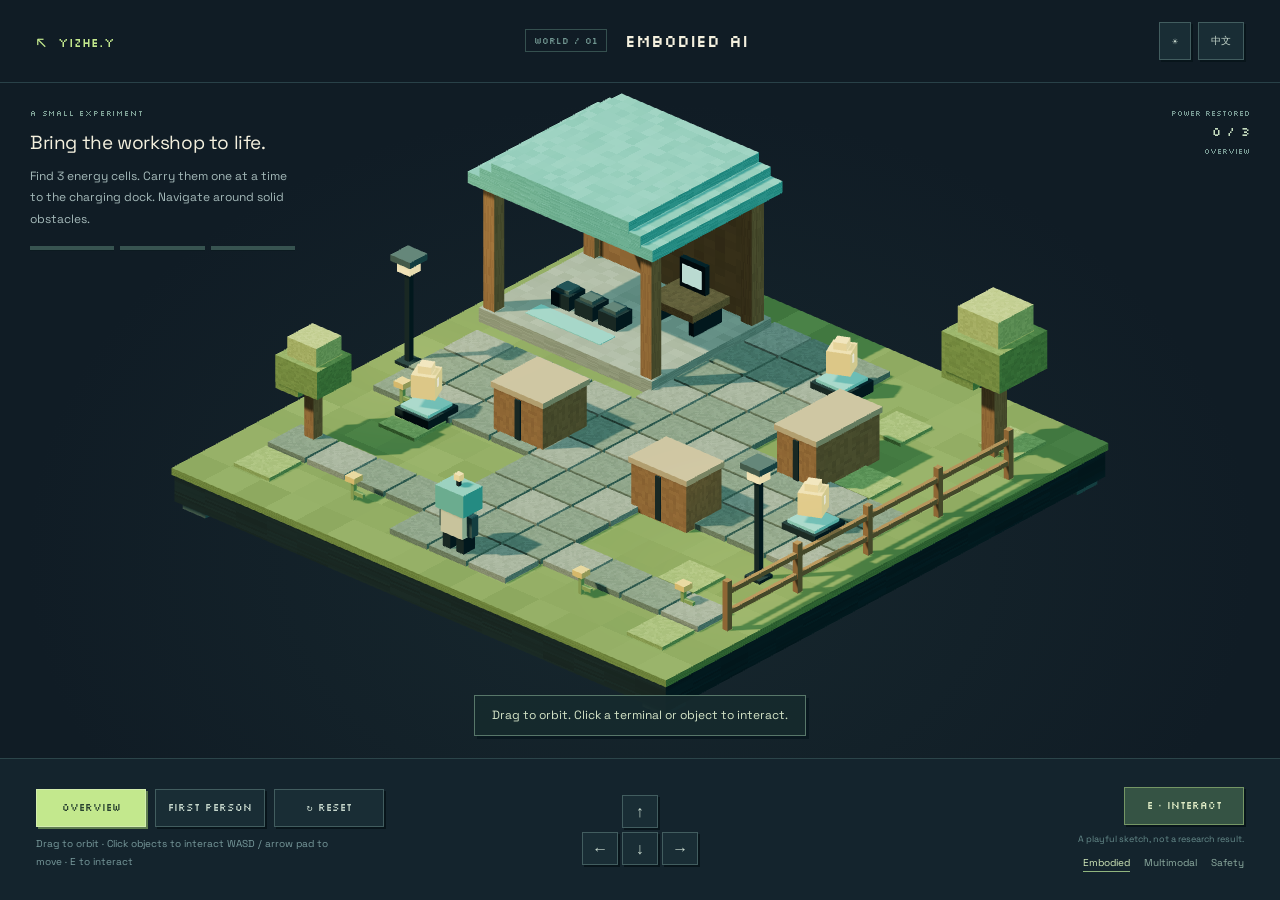
==== explore.html @ 7243399a "Add explore.html for three explorable voxel research worlds" ====
<!doctype html>
<html lang="en"><head><meta charset="utf-8"><meta name="viewport" content="width=device-width, initial-scale=1"><meta name="theme-color" content="#101c25"><meta name="description" content="Three small interactive voxel worlds: embodied AI, multimodal models, and AI safety. A playful exploration by Yizhe Yang."><title>Explore an idea · Yizhe Yang</title><link rel="stylesheet" href="idea-worlds.css"><link rel="icon" href="data:image/svg+xml,%3Csvg xmlns='http://www.w3.org/2000/svg' viewBox='0 0 40 40'%3E%3Cpath fill='%23c3e88d' d='m20 3 17 8-17 9L3 11Z'/%3E%3Cpath fill='%23779959' d='m3 11 17 9v17L3 28Z'/%3E%3Cpath fill='%23516843' d='m20 20 17-9v17l-17 9Z'/%3E%3C/svg%3E"></head>
<body class="explore-page">
<header class="explore-header"><a class="explore-brand" id="explore-home" href="index.html#interests"><span aria-hidden="true">↖</span>YIZHE.Y</a><div class="explore-heading"><span class="world-id" id="explore-world-id">WORLD 01</span><h1 id="explore-title">Embodied AI</h1></div><div class="explore-nav"><button class="explore-button" id="explore-theme" type="button" aria-label="Switch to daylight">☀</button><button class="explore-button" id="explore-language" type="button" aria-label="Switch to Chinese">中文</button></div></header>
<main class="explore-stage" id="explore-stage"><canvas class="explore-canvas" id="idea-explore" tabindex="0" aria-label="Interactive voxel world. Use the controls below to explore." role="application"></canvas><div class="explore-mission"><div class="explore-kicker" id="explore-kicker">A SMALL EXPERIMENT</div><h2 id="explore-mission-title"></h2><p id="explore-mission-text"></p><div class="explore-progress" id="explore-progress" aria-hidden="true"></div></div><div class="explore-stats"><span id="explore-stat-label"></span><br><strong id="explore-stat-value"></strong><br><span id="explore-view-label"></span></div><div class="explore-crosshair" aria-hidden="true"></div><div class="explore-message" id="explore-message" role="status" aria-live="polite"></div><div class="explore-failure" id="explore-failure">This world could not be loaded. Your profile is still available from the link above.</div></main>
<footer class="explore-toolbar"><div class="explore-controls-container"><div class="explore-controls"><button class="explore-button is-active" id="view-overview" type="button" aria-pressed="true">Overview</button><button class="explore-button" id="view-person" type="button" aria-pressed="false">First person</button><button class="explore-button" id="explore-reset" type="button">↻ Reset</button></div><p class="explore-help" id="explore-help"></p></div><div class="explore-movement" role="group" aria-label="Movement controls"><button class="explore-button" data-move="forward" type="button" aria-label="Move forward">↑</button><button class="explore-button" data-move="left" type="button" aria-label="Move left">←</button><button class="explore-button" data-move="back" type="button" aria-label="Move backward">↓</button><button class="explore-button" data-move="right" type="button" aria-label="Move right">→</button></div><div class="explore-action-area"><div class="explore-actions" id="explore-actions"></div><p class="explore-note" id="explore-note">A playful sketch, not a research result.</p><nav class="explore-links" aria-label="Other worlds"><a href="explore.html?world=embodied" data-world-link="embodied">Embodied</a><a href="explore.html?world=multimodal" data-world-link="multimodal">Multimodal</a><a href="explore.html?world=safety" data-world-link="safety">Safety</a></nav></div></footer>
<script src="vendor/three.min.js"></script><script src="idea-worlds.js"></script></body></html>
---- idea-worlds.css ----
/* Three hand-built voxel exhibits. No external assets or network dependencies. */
.interest{display:flex;flex-direction:column;overflow:hidden}.interest:hover{transform:none}.interest-top{margin-bottom:17px}.idea-preview{position:relative;display:block;order:-1;height:242px;margin:-28px -27px 23px;overflow:hidden;background:radial-gradient(ellipse at 50% 58%,#34514b55,transparent 70%);border-bottom:1px solid #304b4e}.idea-preview canvas{width:100%;height:100%;display:block;image-rendering:auto;transition:transform .35s}.idea-preview:hover canvas,.idea-preview:focus-visible canvas{transform:scale(1.045)}.idea-preview:focus-visible{outline-offset:-4px}.idea-preview-label{position:absolute;left:17px;top:14px;font:8px/1.5 var(--pixel);letter-spacing:.04em;color:#7b9f9d}.idea-preview-link{position:absolute;left:17px;right:17px;bottom:14px;display:flex;align-items:center;justify-content:space-between;color:#d3eab2;font:9px/1.6 var(--pixel);text-shadow:1px 2px #10201d}.idea-preview-link b{display:grid;place-items:center;border:1px solid #6a8b72;width:27px;height:27px;font:16px var(--sans);background:#172d2bbf}.idea-model-note{margin-top:19px!important;color:#7e9f98!important;font:9px/1.8 var(--sans)!important;border-top:1px solid #30464c;padding-top:12px}.background article{position:relative}.static-voxel{display:block;width:100%;height:245px;pointer-events:none;margin:-8px 0 10px;background:radial-gradient(ellipse at 50% 65%,#30544d33,transparent 65%)}.static-model-caption{color:#76938b;font-size:10px;margin:-4px 0 19px;letter-spacing:.04em}.day .idea-preview{background:radial-gradient(ellipse,#87b29a44,transparent 70%);border-color:#acc5b3}.day .idea-preview-label{color:#57776a}.day .idea-preview-link{color:#345d40;text-shadow:none}.day .idea-preview-link b{background:#e3eed9;border-color:#79996d}.day .idea-model-note{color:#597568!important;border-color:#b5ccbc}.day .static-model-caption{color:#597568}
@media(max-width:1100px){.idea-preview{margin:-24px -20px 20px;height:220px}}
@media(max-width:760px){.interest{display:flex;padding:23px 22px}.interest-top{flex-direction:row;justify-content:space-between;margin-bottom:14px}.interest-index{order:0}.idea-preview{margin:-23px -22px 21px;height:270px}.static-voxel{height:250px}}
@media(prefers-reduced-motion:reduce){.idea-preview canvas{transition:none}.idea-preview:hover canvas{transform:none}}

/* Standalone worlds */
@font-face{font-family:Silkscreen;src:url('fonts/silkscreen.ttf') format('truetype');font-display:swap}@font-face{font-family:Space;src:url('fonts/space-grotesk.ttf') format('truetype');font-display:swap}
.explore-page{--bg:#101c25;--ink:#f4f0de;--muted:#9fb5b7;--lime:#c3e88d;--pixel:Silkscreen,'Courier New',monospace;--sans:Space,Arial,'PingFang SC','Microsoft YaHei',sans-serif;margin:0;color:var(--ink);background:var(--bg);font:14px/1.6 var(--sans);height:100dvh;min-height:680px;display:flex;flex-direction:column;overflow:hidden}.explore-page *{box-sizing:border-box}.explore-page button,.explore-page a{touch-action:manipulation;-webkit-tap-highlight-color:transparent}.explore-page button{font:inherit;cursor:pointer}.explore-page button:disabled{cursor:default;opacity:.45}.explore-page a{color:inherit;text-decoration:none}.explore-page button:focus-visible,.explore-page a:focus-visible,.explore-page canvas:focus-visible{outline:2px solid var(--lime);outline-offset:4px}.explore-header{height:83px;flex-shrink:0;display:flex;align-items:center;justify-content:space-between;gap:24px;border-bottom:1px solid #294148;padding:0 36px}.explore-brand{font:12px var(--pixel);color:var(--lime)!important;white-space:nowrap}.explore-brand span{font:17px var(--sans);margin-right:12px}.explore-heading{display:flex;align-items:center;gap:18px}.explore-heading .world-id{font:9px var(--pixel);color:#709691;border:1px solid #35504f;padding:5px 8px}.explore-heading h1{font:17px/1.4 var(--pixel);font-weight:400;margin:0}.explore-nav{display:flex;gap:7px}.explore-button{min-height:38px;padding:8px 12px;border:1px solid #425d5f;background:#192d35;color:#c5d6cb;font:10px var(--pixel)!important;box-shadow:2px 2px 0 #08151b}.explore-button:hover:not(:disabled){background:#2a4346;border-color:#92ad87}.explore-button.is-active{background:#c3e88d;color:#284130;border-color:#d3edae;box-shadow:2px 2px #5f7e50}.explore-stage{position:relative;flex:1;min-height:350px;overflow:hidden;background:radial-gradient(ellipse at 50% 70%,#2a484744,transparent 68%)}.explore-canvas{display:block;width:100%;height:100%;touch-action:none;cursor:grab;outline-offset:-6px!important}.explore-canvas.is-first-person{cursor:crosshair}.explore-canvas.is-dragging{cursor:grabbing}.explore-mission{position:absolute;top:23px;left:30px;z-index:2;width:265px;pointer-events:none}.explore-kicker{color:#80a398;font:8px/1.8 var(--pixel);letter-spacing:.1em;margin-bottom:9px}.explore-mission h2{margin:0 0 8px;font:19px/1.5 var(--sans);font-weight:500;letter-spacing:-.02em}.explore-mission p{margin:0;color:#a4b9b9;font-size:12px;line-height:1.8}.explore-progress{display:flex;gap:6px;margin-top:15px}.explore-progress i{height:4px;flex:1;background:#375350;box-shadow:0 1px #0c1a20}.explore-progress i.done{background:#c3e88d;box-shadow:0 0 10px #a7e27e55}.explore-stats{position:absolute;right:30px;top:23px;text-align:right;color:#789a94;font:8px/1.9 var(--pixel);pointer-events:none}.explore-stats strong{color:#c6ddc0;font-size:12px;font-weight:400}.explore-crosshair{position:absolute;left:50%;top:50%;width:12px;height:12px;pointer-events:none;display:none;transform:translate(-50%,-50%);opacity:.8}.explore-crosshair:before,.explore-crosshair:after{content:'';position:absolute;background:#f0f8d5;box-shadow:0 0 2px #0b1b22}.explore-crosshair:before{width:12px;height:2px;top:5px;left:0}.explore-crosshair:after{width:2px;height:12px;top:0;left:5px}.first-person .explore-crosshair{display:block}.explore-message{position:absolute;bottom:22px;left:50%;transform:translateX(-50%);max-width:calc(100% - 48px);min-width:280px;color:#d5e5c8;background:#162a2ee8;border:1px solid #58776a;padding:10px 17px;font-size:12px;text-align:center;pointer-events:none;box-shadow:3px 3px 0 #091820}.explore-toolbar{flex-shrink:0;min-height:142px;border-top:1px solid #2c454a;background:#14242d;display:grid;grid-template-columns:1fr auto 1fr;align-items:center;gap:30px;padding:17px 36px}.explore-controls{display:flex;gap:9px;align-items:center;flex-wrap:wrap}.explore-controls .explore-button{min-width:110px}.explore-help{font-size:10px;line-height:1.8;color:#789a9c;margin:8px 0 0;max-width:310px}.explore-movement{display:grid;grid-template-columns:36px 36px 36px;grid-template-rows:33px 33px;gap:4px}.explore-movement button{padding:0;min-height:0;display:grid;place-items:center;touch-action:none;font-size:16px!important;user-select:none}.explore-movement button:first-child{grid-column:2}.explore-movement button:nth-child(2){grid-column:1;grid-row:2}.explore-movement button:nth-child(3){grid-column:2;grid-row:2}.explore-movement button:nth-child(4){grid-column:3;grid-row:2}.explore-action-area{justify-self:end;text-align:right}.explore-actions{display:flex;gap:9px;justify-content:flex-end;flex-wrap:wrap}.explore-actions .explore-button{min-width:120px}.explore-actions .action-primary{background:#355344;border-color:#759665;color:#dfebc5}.explore-note{font-size:9px;color:#668b8b;margin:7px 0 0}.explore-links{display:flex;justify-content:flex-end;gap:14px;margin-top:9px;font-size:10px;color:#8eada1}.explore-links a:hover{color:#d2e9bb}.explore-links a[aria-current=page]{color:#d2e9bb;border-bottom:1px solid #91b57e}.explore-failure{display:none;position:absolute;inset:40%;color:#d7e4c2;text-align:center}.explore-stage.failed .explore-failure{display:block}.explore-stage.failed .explore-canvas{display:none}.explore-page.day{--bg:#dce8de;--ink:#294239;--muted:#567369;--lime:#416735}.day .explore-header,.day .explore-toolbar{border-color:#aec4b6}.day .explore-toolbar{background:#cfdfd2}.day .explore-button{background:#dce9d9;color:#365944;border-color:#9eb799;box-shadow:2px 2px #b1c9b3}.day .explore-button.is-active{background:#406749;color:#eff3dc;border-color:#577c53}.day .explore-mission p{color:#54736a}.day .explore-stats,.day .explore-kicker,.day .explore-help,.day .explore-note{color:#597e6d}.day .explore-stats strong{color:#365d43}.day .explore-message{background:#e2eddbed;color:#36573f;border-color:#85a077;box-shadow:3px 3px #b6cbb6}.day .explore-actions .action-primary{background:#436849;color:#e7f2db}.day .explore-links{color:#5a795b}.day .explore-links a[aria-current=page]{color:#31593a}.day .explore-heading .world-id{color:#557b65;border-color:#a2bca9}
@media(min-width:1600px){.explore-header{height:90px}.explore-heading h1{font-size:20px}.explore-mission{width:290px;left:42px;top:33px}.explore-mission h2{font-size:23px}.explore-mission p{font-size:14px}.explore-toolbar{min-height:155px}}
@media(max-width:900px){.explore-header{padding:0 20px;gap:16px;height:75px}.explore-heading h1{font-size:13px}.explore-heading{gap:10px}.explore-heading .world-id{display:none}.explore-brand{font-size:10px}.explore-brand span{margin-right:6px}.explore-mission{width:215px;left:20px;top:18px}.explore-mission h2{font-size:17px}.explore-mission p{font-size:11px}.explore-stats{right:20px;top:19px}.explore-toolbar{padding:16px 20px;gap:18px;grid-template-columns:1fr auto 1fr}.explore-controls .explore-button{min-width:0;font-size:8px!important}.explore-actions .explore-button{min-width:0;font-size:8px!important}.explore-help{font-size:9px}.explore-links{gap:10px;font-size:9px}}
@media(max-width:600px){.explore-page{min-height:700px;height:100dvh}.explore-header{height:70px;padding:0 15px;gap:8px}.explore-brand{font-size:9px}.explore-brand span{font-size:14px}.explore-heading h1{font-family:var(--sans);font-size:13px;max-width:105px;line-height:1.35}.explore-nav{gap:5px}.explore-nav .explore-button{font-size:8px!important;min-height:33px;padding:6px 9px}.explore-stage{min-height:350px}.explore-mission{width:210px;left:17px;top:16px}.explore-kicker{font-size:7px;margin-bottom:4px}.explore-mission h2{font-size:16px;margin-bottom:3px}.explore-mission p{font-size:10px;line-height:1.6}.explore-progress{margin-top:10px;max-width:150px}.explore-stats{right:17px;top:17px;font-size:7px;max-width:80px}.explore-stats strong{font-size:11px}.explore-message{bottom:16px;min-width:0;width:calc(100% - 32px);max-width:none;font-size:10px;padding:8px 10px}.explore-toolbar{min-height:190px;grid-template-columns:1fr auto;gap:13px 20px;padding:13px 17px 16px;align-content:center}.explore-action-area{grid-row:1;grid-column:1;justify-self:stretch;text-align:left}.explore-actions{justify-content:flex-start;gap:7px}.explore-actions .explore-button{font-size:9px!important;min-height:37px;padding:7px 10px}.explore-movement{grid-column:2;grid-row:1/3;align-self:center;grid-template-columns:34px 34px 34px;grid-template-rows:35px 35px}.explore-controls-container{grid-row:2;grid-column:1}.explore-controls{gap:7px}.explore-controls .explore-button{padding:6px 8px;min-height:32px}.explore-help{margin:7px 0 0;font-size:8px}.explore-note{font-size:8px}.explore-links{justify-content:flex-start;gap:10px;font-size:8px;margin-top:7px}.first-person .explore-mission{opacity:.86}.explore-page:has(.explore-mission h2:lang(zh)){font-size:13px}}
@media print{.idea-preview-link{display:none}.explore-toolbar,.explore-nav{display:none}}
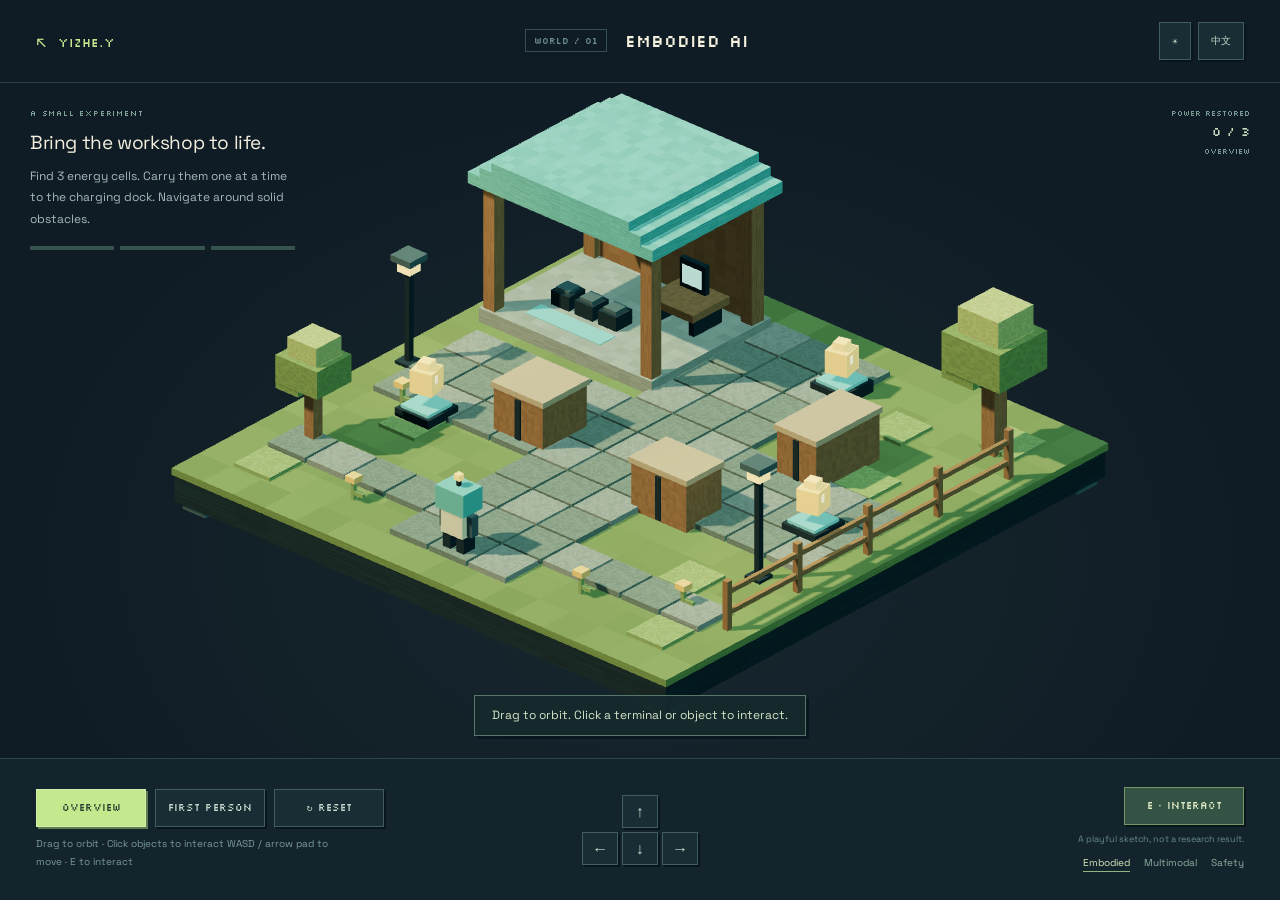
==== commit baf425fa: "Version site assets to prevent mixed cached releases" ====
--- a/explore.html
+++ b/explore.html
@@ -1,7 +1,7 @@
 <!doctype html>
-<html lang="en"><head><meta charset="utf-8"><meta name="viewport" content="width=device-width, initial-scale=1"><meta name="theme-color" content="#101c25"><meta name="description" content="Three small interactive voxel worlds: embodied AI, multimodal models, and AI safety. A playful exploration by Yizhe Yang."><title>Explore an idea · Yizhe Yang</title><link rel="stylesheet" href="idea-worlds.css"><link rel="icon" href="data:image/svg+xml,%3Csvg xmlns='http://www.w3.org/2000/svg' viewBox='0 0 40 40'%3E%3Cpath fill='%23c3e88d' d='m20 3 17 8-17 9L3 11Z'/%3E%3Cpath fill='%23779959' d='m3 11 17 9v17L3 28Z'/%3E%3Cpath fill='%23516843' d='m20 20 17-9v17l-17 9Z'/%3E%3C/svg%3E"></head>
+<html lang="en"><head><meta charset="utf-8"><meta name="viewport" content="width=device-width, initial-scale=1"><meta name="theme-color" content="#101c25"><meta name="description" content="Three small interactive voxel worlds: embodied AI, multimodal models, and AI safety. A playful exploration by Yizhe Yang."><title>Explore an idea · Yizhe Yang</title><link rel="stylesheet" href="idea-worlds.css?v=7243399"><link rel="icon" href="data:image/svg+xml,%3Csvg xmlns='http://www.w3.org/2000/svg' viewBox='0 0 40 40'%3E%3Cpath fill='%23c3e88d' d='m20 3 17 8-17 9L3 11Z'/%3E%3Cpath fill='%23779959' d='m3 11 17 9v17L3 28Z'/%3E%3Cpath fill='%23516843' d='m20 20 17-9v17l-17 9Z'/%3E%3C/svg%3E"></head>
 <body class="explore-page">
 <header class="explore-header"><a class="explore-brand" id="explore-home" href="index.html#interests"><span aria-hidden="true">↖</span>YIZHE.Y</a><div class="explore-heading"><span class="world-id" id="explore-world-id">WORLD 01</span><h1 id="explore-title">Embodied AI</h1></div><div class="explore-nav"><button class="explore-button" id="explore-theme" type="button" aria-label="Switch to daylight">☀</button><button class="explore-button" id="explore-language" type="button" aria-label="Switch to Chinese">中文</button></div></header>
 <main class="explore-stage" id="explore-stage"><canvas class="explore-canvas" id="idea-explore" tabindex="0" aria-label="Interactive voxel world. Use the controls below to explore." role="application"></canvas><div class="explore-mission"><div class="explore-kicker" id="explore-kicker">A SMALL EXPERIMENT</div><h2 id="explore-mission-title"></h2><p id="explore-mission-text"></p><div class="explore-progress" id="explore-progress" aria-hidden="true"></div></div><div class="explore-stats"><span id="explore-stat-label"></span><br><strong id="explore-stat-value"></strong><br><span id="explore-view-label"></span></div><div class="explore-crosshair" aria-hidden="true"></div><div class="explore-message" id="explore-message" role="status" aria-live="polite"></div><div class="explore-failure" id="explore-failure">This world could not be loaded. Your profile is still available from the link above.</div></main>
 <footer class="explore-toolbar"><div class="explore-controls-container"><div class="explore-controls"><button class="explore-button is-active" id="view-overview" type="button" aria-pressed="true">Overview</button><button class="explore-button" id="view-person" type="button" aria-pressed="false">First person</button><button class="explore-button" id="explore-reset" type="button">↻ Reset</button></div><p class="explore-help" id="explore-help"></p></div><div class="explore-movement" role="group" aria-label="Movement controls"><button class="explore-button" data-move="forward" type="button" aria-label="Move forward">↑</button><button class="explore-button" data-move="left" type="button" aria-label="Move left">←</button><button class="explore-button" data-move="back" type="button" aria-label="Move backward">↓</button><button class="explore-button" data-move="right" type="button" aria-label="Move right">→</button></div><div class="explore-action-area"><div class="explore-actions" id="explore-actions"></div><p class="explore-note" id="explore-note">A playful sketch, not a research result.</p><nav class="explore-links" aria-label="Other worlds"><a href="explore.html?world=embodied" data-world-link="embodied">Embodied</a><a href="explore.html?world=multimodal" data-world-link="multimodal">Multimodal</a><a href="explore.html?world=safety" data-world-link="safety">Safety</a></nav></div></footer>
-<script src="vendor/three.min.js"></script><script src="idea-worlds.js"></script></body></html>
+<script src="vendor/three.min.js?v=7243399"></script><script src="idea-worlds.js?v=7243399"></script></body></html>
